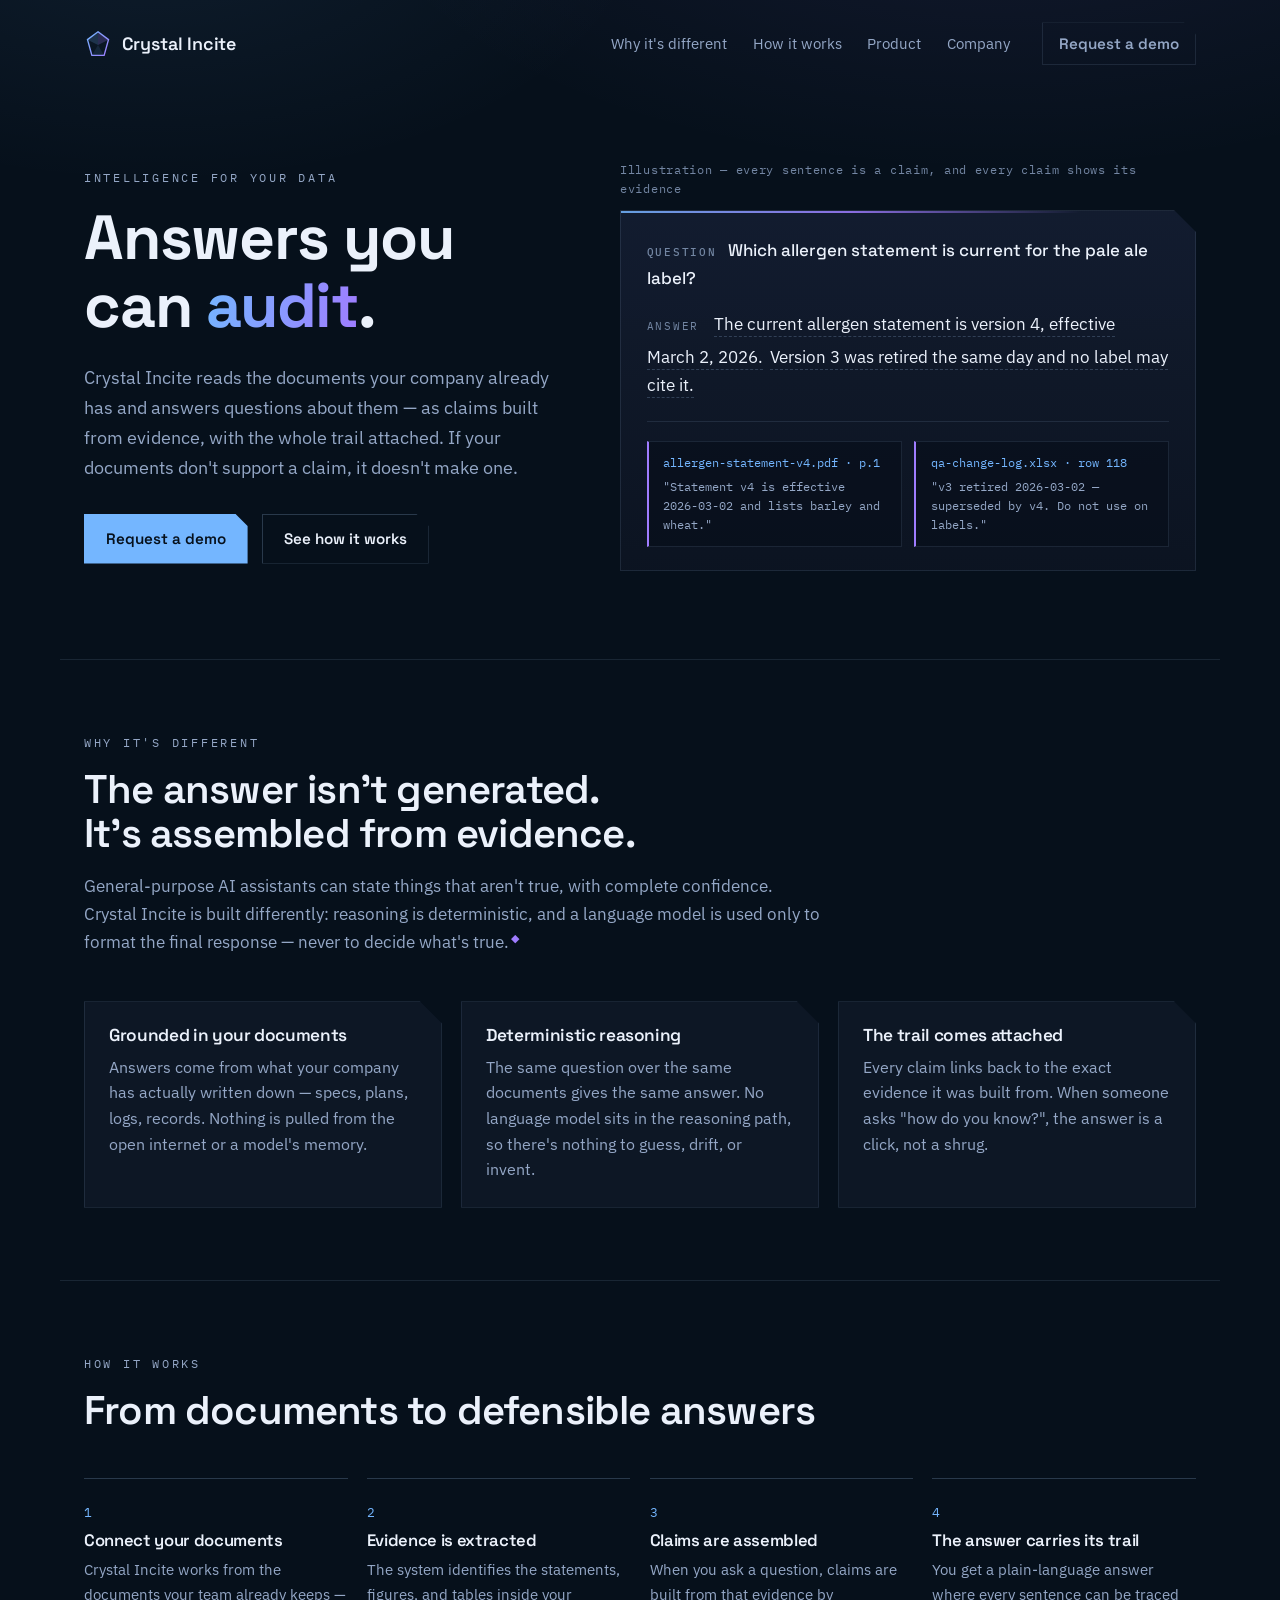
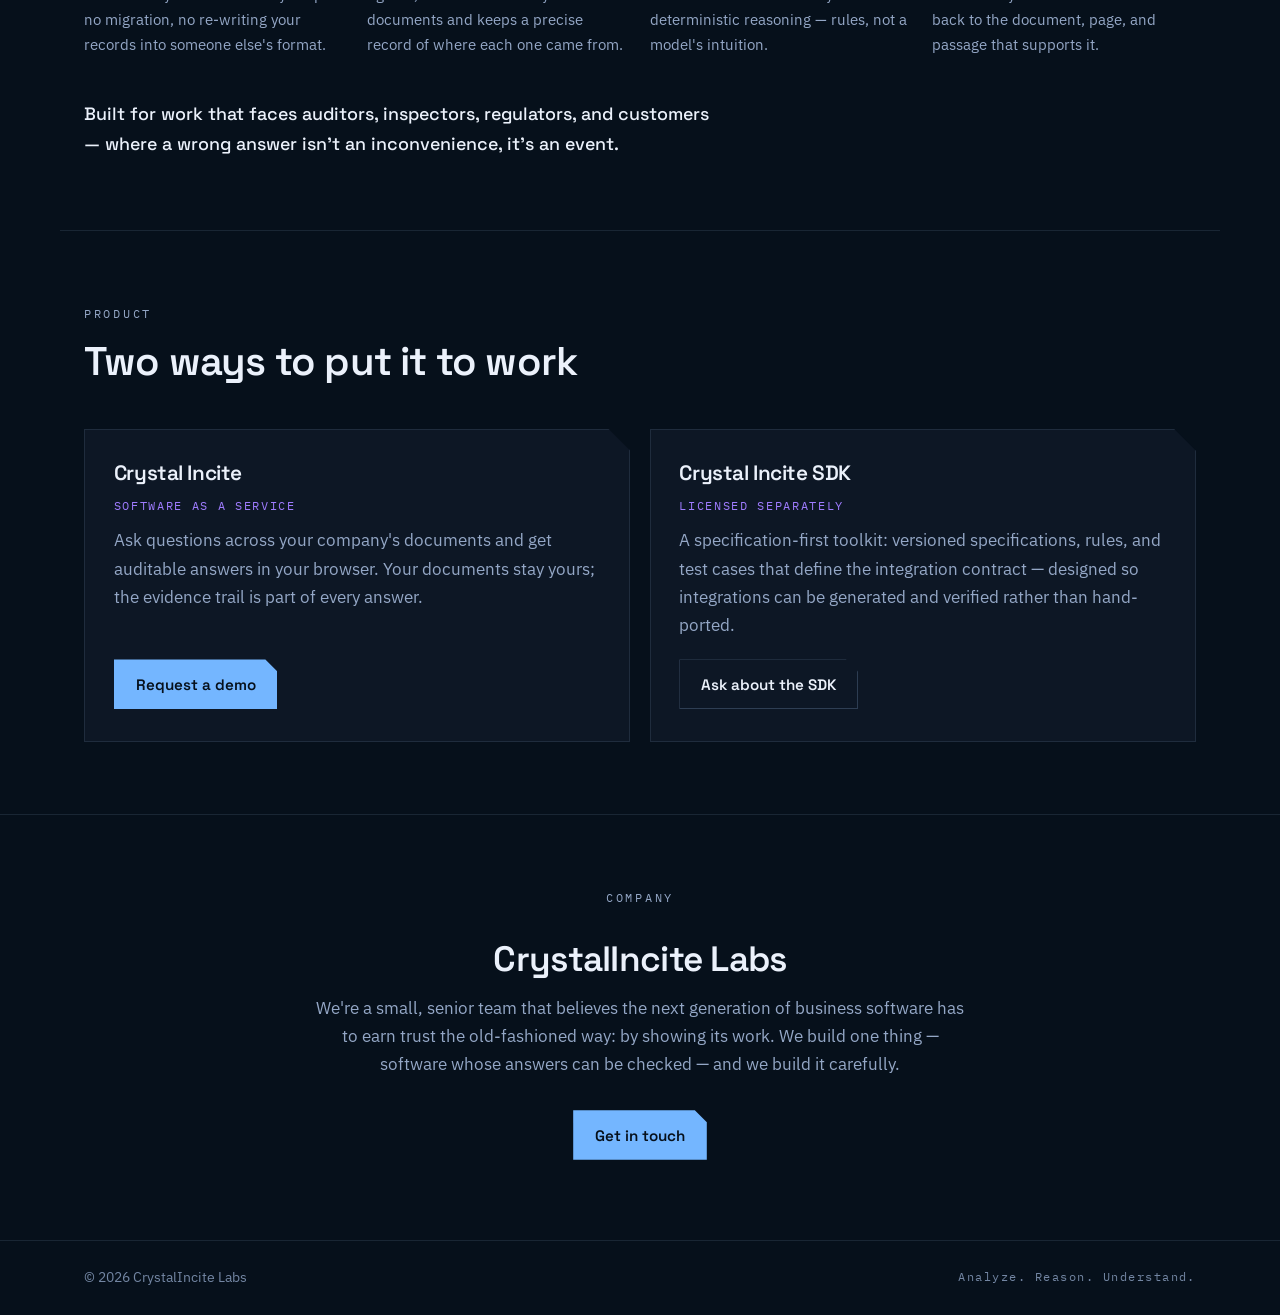
==== index.html @ f3488748 "Launch site for crystalincite.com — GitHub Pages ready Trust-first single page built on the product " ====
<!DOCTYPE html>
<html lang="en">
<head>
<meta charset="utf-8">
<meta name="viewport" content="width=device-width, initial-scale=1">
<title>Crystal Incite — Answers you can audit</title>
<meta name="description" content="Crystal Incite generates answers from evidence in your company's documents, with the whole trail auditable. Deterministic reasoning — no language model in the reasoning path.">
<link rel="icon" type="image/svg+xml" href="assets/favicon.svg">
<link rel="canonical" href="https://crystalincite.com/">
<meta property="og:title" content="Crystal Incite — Answers you can audit">
<meta property="og:description" content="Answers built from evidence in your documents, with the whole trail auditable.">
<meta property="og:url" content="https://crystalincite.com/">
<meta property="og:type" content="website">
<link rel="preconnect" href="https://fonts.googleapis.com">
<link rel="preconnect" href="https://fonts.gstatic.com" crossorigin>
<link href="https://fonts.googleapis.com/css2?family=IBM+Plex+Mono:wght@400;500&family=IBM+Plex+Sans:wght@400;500;600&family=Space+Grotesk:wght@500;600;700&display=swap" rel="stylesheet">
<link rel="stylesheet" href="assets/style.css">
</head>
<body>

<header class="nav">
  <a class="wordmark" href="#top" aria-label="Crystal Incite home">
    <svg class="mark" viewBox="0 0 32 32" aria-hidden="true">
      <polygon points="16,2 28,11 23,29 9,29 4,11" fill="none" stroke="url(#prism)" stroke-width="1.6"/>
      <polygon points="16,2 16,17 4,11" fill="rgba(116,182,255,.18)"/>
      <polygon points="16,2 28,11 16,17" fill="rgba(159,124,255,.22)"/>
      <polygon points="16,17 23,29 9,29" fill="rgba(116,182,255,.10)"/>
      <defs>
        <linearGradient id="prism" x1="0" y1="0" x2="1" y2="1">
          <stop offset="0" stop-color="#74b6ff"/><stop offset="1" stop-color="#9f7cff"/>
        </linearGradient>
      </defs>
    </svg>
    <span>Crystal&nbsp;Incite</span>
  </a>
  <nav aria-label="Site">
    <a href="#different">Why it's different</a>
    <a href="#how">How it works</a>
    <a href="#product">Product</a>
    <a href="#company">Company</a>
  </nav>
  <a class="btn btn-quiet" href="mailto:hello@crystalincite.com?subject=Crystal%20Incite%20demo">Request a demo</a>
</header>

<main id="top">

  <!-- ============ HERO ============ -->
  <section class="hero">
    <div class="hero-copy">
      <p class="kicker">Intelligence for your data</p>
      <h1>Answers you can <em>audit</em>.</h1>
      <p class="lede">Crystal Incite reads the documents your company already has and answers questions
      about them — as claims built from evidence, with the whole trail attached.
      If your documents don't support a claim, it doesn't make one.</p>
      <div class="hero-actions">
        <a class="btn btn-solid" href="mailto:hello@crystalincite.com?subject=Crystal%20Incite%20demo">Request a demo</a>
        <a class="btn btn-ghost" href="#how">See how it works</a>
      </div>
    </div>

    <!-- Signature: the answer that carries its trail -->
    <figure class="trail" aria-label="Illustration of an answer with its evidence trail">
      <figcaption class="trail-label">Illustration — every sentence is a claim, and every claim shows its evidence</figcaption>
      <div class="trail-card">
        <p class="trail-q"><span class="trail-q-tag">Question</span>Which allergen statement is current for the pale ale label?</p>
        <div class="trail-a">
          <span class="trail-a-tag">Answer</span>
          <p>
            <span class="claim" data-ev="ev1" tabindex="0">The current allergen statement is version 4, effective March&nbsp;2, 2026.</span>
            <span class="claim" data-ev="ev2" tabindex="0">Version 3 was retired the same day and no label may cite it.</span>
          </p>
        </div>
        <div class="trail-evidence">
          <div class="ev" id="ev1">
            <span class="ev-src">allergen-statement-v4.pdf · p.1</span>
            <span class="ev-quote">"Statement v4 is effective 2026-03-02 and lists barley and wheat."</span>
          </div>
          <div class="ev" id="ev2">
            <span class="ev-src">qa-change-log.xlsx · row 118</span>
            <span class="ev-quote">"v3 retired 2026-03-02 — superseded by v4. Do not use on labels."</span>
          </div>
        </div>
      </div>
    </figure>
  </section>

  <!-- ============ WHY DIFFERENT ============ -->
  <section class="different" id="different">
    <div class="section-head">
      <p class="kicker">Why it's different</p>
      <h2>The answer isn't generated.<br>It's assembled from evidence.</h2>
      <p class="section-lede">General-purpose AI assistants can state things that aren't true, with
      complete confidence. Crystal Incite is built differently: reasoning is deterministic, and a
      language model is used only to format the final response — never to decide what's
      true.<sup class="prov" tabindex="0">◆<span class="prov-note">This is enforced in the architecture, not promised in marketing: the reasoning path calls no language model.</span></sup></p>
    </div>
    <div class="facts">
      <div class="fact">
        <h3>Grounded in your documents</h3>
        <p>Answers come from what your company has actually written down — specs, plans, logs,
        records. Nothing is pulled from the open internet or a model's memory.</p>
      </div>
      <div class="fact">
        <h3>Deterministic reasoning</h3>
        <p>The same question over the same documents gives the same answer. No language model sits
        in the reasoning path, so there's nothing to guess, drift, or invent.</p>
      </div>
      <div class="fact">
        <h3>The trail comes attached</h3>
        <p>Every claim links back to the exact evidence it was built from. When someone asks
        "how do you know?", the answer is a click, not a shrug.</p>
      </div>
    </div>
  </section>

  <!-- ============ HOW IT WORKS ============ -->
  <section class="how" id="how">
    <div class="section-head">
      <p class="kicker">How it works</p>
      <h2>From documents to defensible answers</h2>
    </div>
    <ol class="steps">
      <li class="step">
        <span class="step-n">1</span>
        <h3>Connect your documents</h3>
        <p>Crystal Incite works from the documents your team already keeps — no migration,
        no re-writing your records into someone else's format.</p>
      </li>
      <li class="step">
        <span class="step-n">2</span>
        <h3>Evidence is extracted</h3>
        <p>The system identifies the statements, figures, and tables inside your documents and
        keeps a precise record of where each one came from.</p>
      </li>
      <li class="step">
        <span class="step-n">3</span>
        <h3>Claims are assembled</h3>
        <p>When you ask a question, claims are built from that evidence by deterministic
        reasoning — rules, not a model's intuition.</p>
      </li>
      <li class="step">
        <span class="step-n">4</span>
        <h3>The answer carries its trail</h3>
        <p>You get a plain-language answer where every sentence can be traced back to the
        document, page, and passage that supports it.</p>
      </li>
    </ol>
    <p class="how-note">Built for work that faces auditors, inspectors, regulators, and customers —
    where a wrong answer isn't an inconvenience, it's an event.</p>
  </section>

  <!-- ============ PRODUCT ============ -->
  <section class="product" id="product">
    <div class="section-head">
      <p class="kicker">Product</p>
      <h2>Two ways to put it to work</h2>
    </div>
    <div class="offers">
      <div class="offer">
        <h3>Crystal Incite</h3>
        <p class="offer-form">Software as a service</p>
        <p>Ask questions across your company's documents and get auditable answers in your
        browser. Your documents stay yours; the evidence trail is part of every answer.</p>
        <a class="btn btn-solid" href="mailto:hello@crystalincite.com?subject=Crystal%20Incite%20demo">Request a demo</a>
      </div>
      <div class="offer">
        <h3>Crystal Incite SDK</h3>
        <p class="offer-form">Licensed separately</p>
        <p>A specification-first toolkit: versioned specifications, rules, and test cases that
        define the integration contract — designed so integrations can be generated and verified
        rather than hand-ported.</p>
        <a class="btn btn-ghost" href="mailto:hello@crystalincite.com?subject=Crystal%20Incite%20SDK">Ask about the SDK</a>
      </div>
    </div>
  </section>

  <!-- ============ COMPANY ============ -->
  <section class="company" id="company">
    <div class="company-inner">
      <p class="kicker">Company</p>
      <h2>CrystalIncite Labs</h2>
      <p>We're a small, senior team that believes the next generation of business software has to
      earn trust the old-fashioned way: by showing its work. We build one thing — software whose
      answers can be checked — and we build it carefully.</p>
      <a class="btn btn-solid" href="mailto:hello@crystalincite.com">Get in touch</a>
    </div>
  </section>

</main>

<footer class="footer">
  <div class="footer-inner">
    <span>© <span id="year">2026</span> CrystalIncite Labs</span>
    <span class="footer-tag">Analyze. Reason. Understand.</span>
  </div>
</footer>

<script src="assets/site.js" defer></script>
</body>
</html>
---- assets/style.css ----
/* Crystal Incite — crystalincite.com
   Palette lifted from the product app (ci-shared-ui.css) so site and app read as one system. */

:root {
  --abyss: #06101b;
  --deep: #0b1220;
  --panel: #101827;
  --panel-2: #0d1725;
  --text: #ebf1fb;
  --muted: #94a7c6;
  --soft: #7386a3;
  --blue: #74b6ff;
  --violet: #9f7cff;
  --link: #88a3ff;
  --green: #2eb874;
  --line: rgba(140, 168, 205, 0.14);
  --line-strong: rgba(155, 188, 228, 0.24);
  --blue-soft: rgba(116, 182, 255, 0.14);
  --violet-soft: rgba(159, 124, 255, 0.16);
  --display: "Space Grotesk", "IBM Plex Sans", sans-serif;
  --body: "IBM Plex Sans", system-ui, sans-serif;
  --mono: "IBM Plex Mono", ui-monospace, monospace;
  /* one clipped corner = the facet */
  --facet: polygon(0 0, calc(100% - 22px) 0, 100% 22px, 100% 100%, 0 100%);
}

* { margin: 0; padding: 0; box-sizing: border-box; }

html { scroll-behavior: smooth; }
@media (prefers-reduced-motion: reduce) {
  html { scroll-behavior: auto; }
  *, *::before, *::after { animation: none !important; transition: none !important; }
}

body {
  background:
    radial-gradient(1100px 520px at 78% -140px, rgba(159, 124, 255, 0.09), transparent 60%),
    radial-gradient(900px 480px at 12% -80px, rgba(116, 182, 255, 0.08), transparent 55%),
    var(--abyss);
  color: var(--text);
  font-family: var(--body);
  font-size: 1.0625rem;
  line-height: 1.65;
  -webkit-font-smoothing: antialiased;
}

h1, h2, h3 { font-family: var(--display); letter-spacing: -0.02em; line-height: 1.1; }
a { color: var(--link); }

.kicker {
  color: var(--muted);
  font-family: var(--mono);
  font-size: 0.78rem;
  letter-spacing: 0.22em;
  text-transform: uppercase;
  margin-bottom: 1rem;
}

/* ---------- buttons ---------- */
.btn {
  display: inline-block;
  font-family: var(--display);
  font-weight: 600;
  font-size: 0.95rem;
  text-decoration: none;
  padding: 0.7rem 1.3rem;
  border: 1px solid transparent;
  clip-path: polygon(0 0, calc(100% - 12px) 0, 100% 12px, 100% 100%, 0 100%);
  transition: background 0.18s ease, border-color 0.18s ease, color 0.18s ease;
}
.btn-solid { background: var(--blue); color: #06101b; }
.btn-solid:hover { background: #8fc3ff; }
.btn-ghost { border-color: var(--line-strong); color: var(--text); }
.btn-ghost:hover { border-color: var(--blue); color: var(--blue); }
.btn-quiet { border-color: var(--line); color: var(--muted); padding: 0.5rem 1rem; }
.btn-quiet:hover { border-color: var(--blue); color: var(--text); }

:focus-visible { outline: 2px solid var(--blue); outline-offset: 3px; }

/* ---------- nav ---------- */
.nav {
  display: flex;
  align-items: center;
  gap: 2rem;
  max-width: 1160px;
  margin: 0 auto;
  padding: 1.4rem 1.5rem;
}
.wordmark {
  display: flex;
  align-items: center;
  gap: 0.6rem;
  color: var(--text);
  text-decoration: none;
  font-family: var(--display);
  font-weight: 600;
  font-size: 1.12rem;
  letter-spacing: -0.01em;
}
.mark { width: 28px; height: 28px; }
.nav nav { display: flex; gap: 1.6rem; margin-left: auto; }
.nav nav a {
  color: var(--muted);
  text-decoration: none;
  font-size: 0.93rem;
}
.nav nav a:hover { color: var(--text); }

/* ---------- hero ---------- */
.hero {
  display: grid;
  grid-template-columns: minmax(0, 5fr) minmax(0, 6fr);
  gap: 3.5rem;
  align-items: center;
  max-width: 1160px;
  margin: 0 auto;
  padding: 4.5rem 1.5rem 5.5rem;
}
.hero h1 {
  font-size: clamp(2.6rem, 5.2vw, 3.9rem);
  font-weight: 700;
  margin-bottom: 1.3rem;
}
.hero h1 em {
  font-style: normal;
  background: linear-gradient(100deg, var(--blue), var(--violet));
  -webkit-background-clip: text;
  background-clip: text;
  color: transparent;
}
.lede { color: var(--muted); font-size: 1.14rem; max-width: 34rem; }
.hero-actions { display: flex; gap: 0.9rem; margin-top: 2rem; flex-wrap: wrap; }

/* ---------- signature: the evidence trail ---------- */
.trail { min-width: 0; }
.trail-label {
  font-family: var(--mono);
  font-size: 0.74rem;
  color: var(--soft);
  letter-spacing: 0.06em;
  margin-bottom: 0.7rem;
}
.trail-card {
  background: linear-gradient(180deg, rgba(19, 29, 48, 0.96), rgba(12, 20, 34, 0.98));
  border: 1px solid var(--line);
  clip-path: var(--facet);
  padding: 1.6rem 1.6rem 1.4rem;
  position: relative;
}
.trail-card::before {
  content: "";
  position: absolute;
  inset: 0 0 auto 0;
  height: 2px;
  background: linear-gradient(90deg, var(--blue), var(--violet), transparent 80%);
  opacity: 0.85;
}
.trail-q { font-family: var(--display); font-weight: 500; font-size: 1.06rem; margin-bottom: 1.1rem; }
.trail-q-tag, .trail-a-tag {
  display: inline-block;
  font-family: var(--mono);
  font-size: 0.68rem;
  letter-spacing: 0.16em;
  text-transform: uppercase;
  color: var(--soft);
  margin-right: 0.7rem;
}
.trail-a-tag { margin-bottom: 0.4rem; }
.trail-a p { display: inline; }
.claim {
  border-bottom: 1px dashed var(--line-strong);
  padding-bottom: 1px;
  cursor: default;
  transition: background 0.15s ease, border-color 0.15s ease;
}
.claim + .claim { margin-left: 0.35ch; }
.claim.lit, .claim:hover, .claim:focus-visible {
  background: var(--blue-soft);
  border-bottom-color: var(--blue);
}
.trail-evidence {
  display: grid;
  grid-template-columns: 1fr 1fr;
  gap: 0.8rem;
  margin-top: 1.4rem;
  padding-top: 1.2rem;
  border-top: 1px solid var(--line);
}
.ev {
  background: rgba(8, 14, 26, 0.6);
  border: 1px solid var(--line);
  border-left: 2px solid var(--violet);
  padding: 0.75rem 0.9rem;
  font-family: var(--mono);
  font-size: 0.76rem;
  line-height: 1.55;
  transition: border-color 0.15s ease, background 0.15s ease;
}
.ev.lit { border-color: var(--blue); background: var(--violet-soft); }
.ev-src { display: block; color: var(--blue); margin-bottom: 0.3rem; }
.ev-quote { color: var(--muted); }

/* ---------- sections shared ---------- */
.section-head { max-width: 46rem; }
.section-head h2 { font-size: clamp(1.8rem, 3.4vw, 2.5rem); font-weight: 600; margin-bottom: 1rem; }
.section-lede { color: var(--muted); }

.different, .how, .product {
  max-width: 1160px;
  margin: 0 auto;
  padding: 4.5rem 1.5rem;
  border-top: 1px solid var(--line);
}

/* ---------- provenance markers ---------- */
.prov {
  position: relative;
  color: var(--violet);
  font-size: 0.65em;
  cursor: help;
  margin-left: 2px;
}
.prov-note {
  position: absolute;
  bottom: 1.6em;
  left: 50%;
  transform: translateX(-50%);
  width: 17rem;
  background: var(--panel);
  border: 1px solid var(--line-strong);
  color: var(--muted);
  font-family: var(--mono);
  font-size: 0.72rem;
  line-height: 1.5;
  padding: 0.6rem 0.8rem;
  opacity: 0;
  pointer-events: none;
  transition: opacity 0.15s ease;
  z-index: 5;
}
.prov:hover .prov-note, .prov:focus-visible .prov-note { opacity: 1; }

/* ---------- why different ---------- */
.facts {
  display: grid;
  grid-template-columns: repeat(3, 1fr);
  gap: 1.2rem;
  margin-top: 2.8rem;
}
.fact {
  background: var(--panel-2);
  border: 1px solid var(--line);
  clip-path: var(--facet);
  padding: 1.5rem;
}
.fact h3 { font-size: 1.08rem; font-weight: 600; margin-bottom: 0.6rem; }
.fact p { color: var(--muted); font-size: 0.97rem; }

/* ---------- how it works ---------- */
.steps {
  list-style: none;
  display: grid;
  grid-template-columns: repeat(4, 1fr);
  gap: 1.2rem;
  margin-top: 2.8rem;
  counter-reset: step;
}
.step { position: relative; padding-top: 1.1rem; border-top: 1px solid var(--line-strong); }
.step-n {
  font-family: var(--mono);
  color: var(--blue);
  font-size: 0.8rem;
  letter-spacing: 0.1em;
}
.step h3 { font-size: 1.04rem; font-weight: 600; margin: 0.45rem 0 0.5rem; }
.step p { color: var(--muted); font-size: 0.94rem; }
.how-note {
  margin-top: 2.6rem;
  color: var(--text);
  font-family: var(--display);
  font-weight: 500;
  font-size: 1.12rem;
  max-width: 40rem;
}

/* ---------- product ---------- */
.offers {
  display: grid;
  grid-template-columns: 1fr 1fr;
  gap: 1.2rem;
  margin-top: 2.8rem;
}
.offer {
  background: var(--panel-2);
  border: 1px solid var(--line);
  clip-path: var(--facet);
  padding: 2rem 1.8rem;
  display: flex;
  flex-direction: column;
  align-items: flex-start;
  gap: 0.7rem;
}
.offer h3 { font-size: 1.3rem; font-weight: 600; }
.offer-form {
  font-family: var(--mono);
  font-size: 0.74rem;
  letter-spacing: 0.14em;
  text-transform: uppercase;
  color: var(--violet);
}
.offer p:not(.offer-form) { color: var(--muted); flex-grow: 1; }
.offer .btn { margin-top: 0.6rem; }

/* ---------- company ---------- */
.company { border-top: 1px solid var(--line); }
.company-inner {
  max-width: 1160px;
  margin: 0 auto;
  padding: 4.5rem 1.5rem 5rem;
  max-width: 44rem;
  text-align: center;
}
.company h2 { font-size: clamp(1.7rem, 3vw, 2.2rem); font-weight: 600; margin-bottom: 1rem; }
.company p { color: var(--muted); margin-bottom: 2rem; }

/* ---------- footer ---------- */
.footer { border-top: 1px solid var(--line); }
.footer-inner {
  max-width: 1160px;
  margin: 0 auto;
  padding: 1.6rem 1.5rem;
  display: flex;
  justify-content: space-between;
  gap: 1rem;
  color: var(--soft);
  font-size: 0.88rem;
}
.footer-tag { font-family: var(--mono); font-size: 0.78rem; letter-spacing: 0.12em; }

/* ---------- load-in moment ---------- */
@keyframes rise { from { opacity: 0; transform: translateY(14px); } to { opacity: 1; transform: none; } }
.hero-copy { animation: rise 0.55s ease both; }
.trail { animation: rise 0.55s ease 0.15s both; }
.trail-evidence .ev:nth-child(1) { animation: rise 0.5s ease 0.45s both; }
.trail-evidence .ev:nth-child(2) { animation: rise 0.5s ease 0.6s both; }

/* ---------- responsive ---------- */
@media (max-width: 960px) {
  .hero { grid-template-columns: 1fr; gap: 2.6rem; padding-top: 3rem; }
  .facts, .steps { grid-template-columns: 1fr 1fr; }
  .offers { grid-template-columns: 1fr; }
}
@media (max-width: 640px) {
  .nav { flex-wrap: wrap; gap: 0.9rem 1.4rem; }
  .nav nav { order: 3; width: 100%; margin-left: 0; flex-wrap: wrap; gap: 1rem; }
  .nav .btn-quiet { margin-left: auto; }
  .facts, .steps, .trail-evidence { grid-template-columns: 1fr; }
  .footer-inner { flex-direction: column; }
}
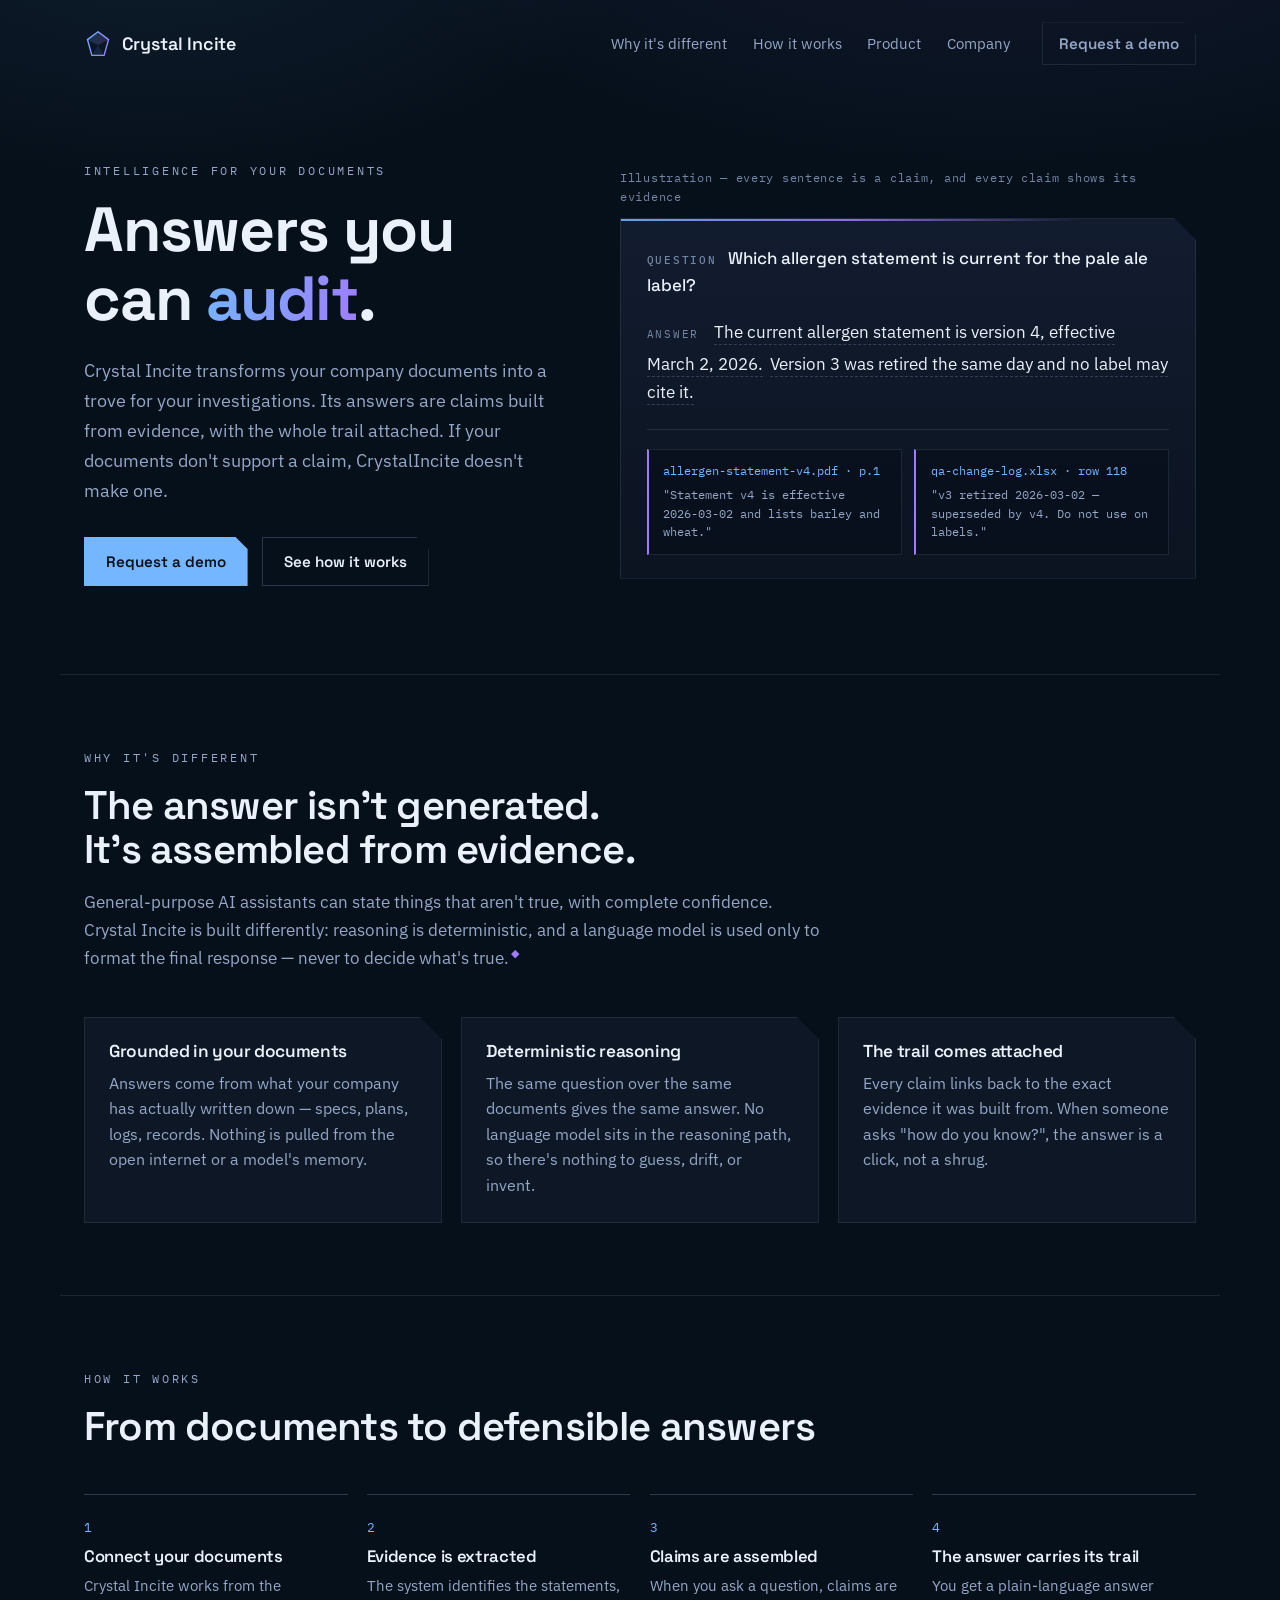
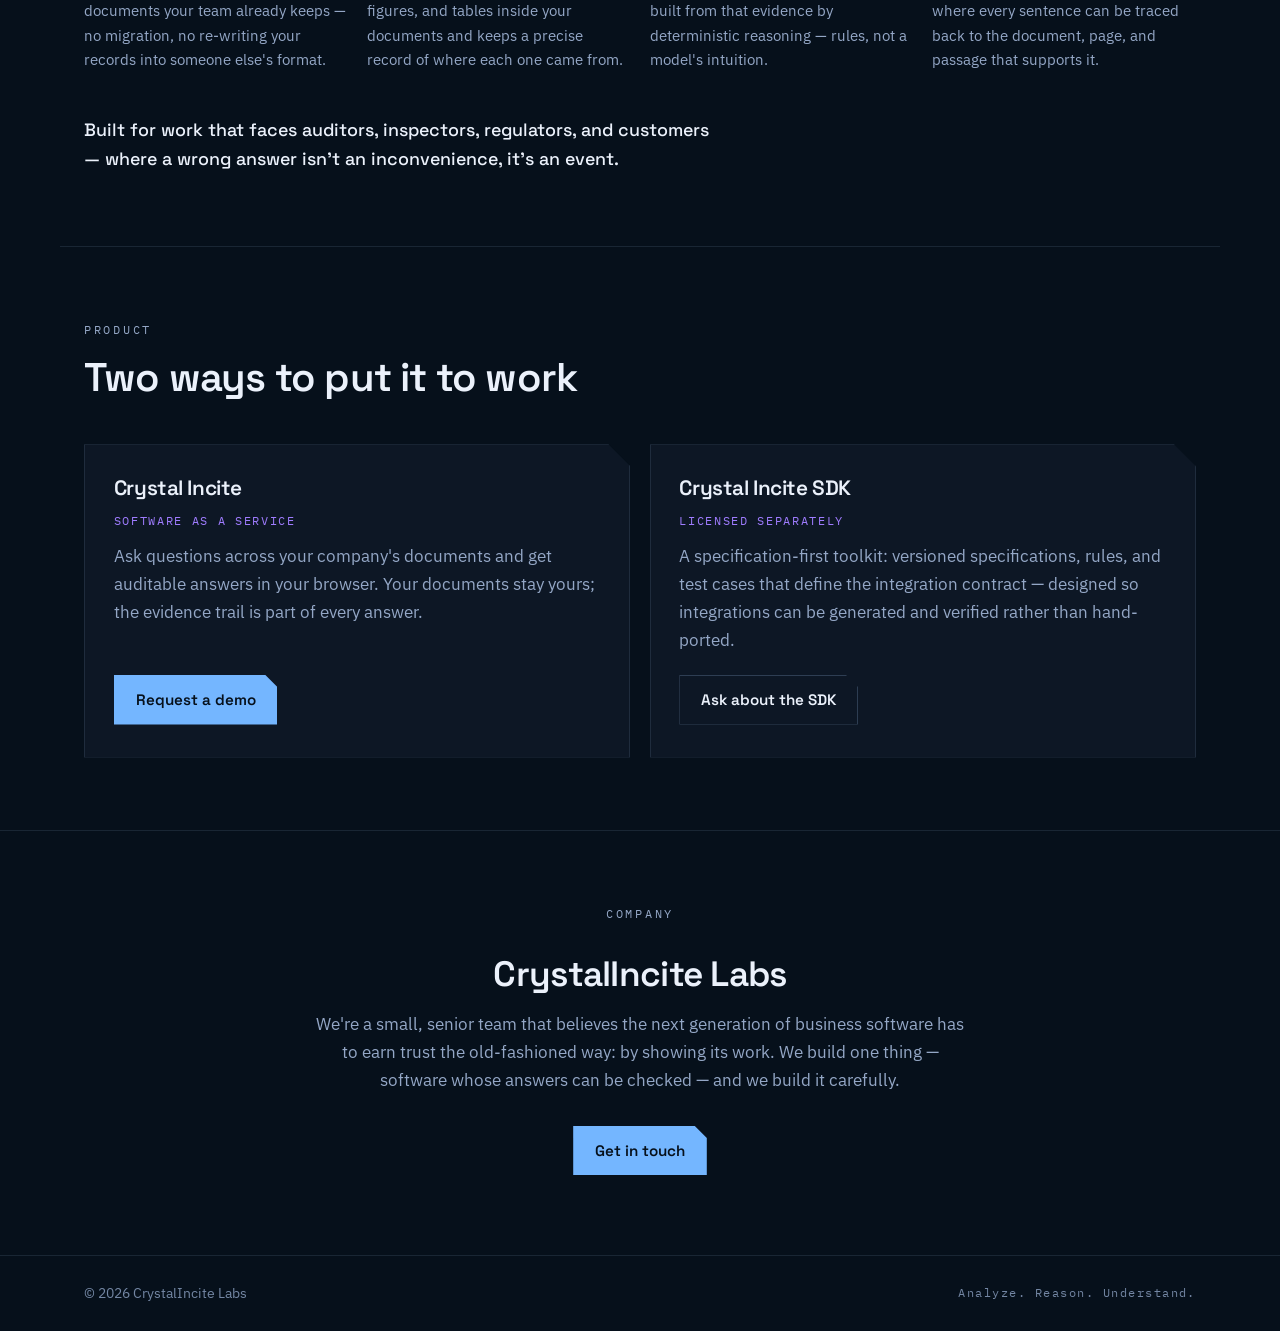
==== commit 14da49a7: "Reword hero: documents-first kicker and investigation framing SB-directed copy change ahead of launc" ====
--- a/index.html
+++ b/index.html
@@ -47,11 +47,11 @@
   <!-- ============ HERO ============ -->
   <section class="hero">
     <div class="hero-copy">
-      <p class="kicker">Intelligence for your data</p>
+      <p class="kicker">Intelligence for your documents</p>
       <h1>Answers you can <em>audit</em>.</h1>
-      <p class="lede">Crystal Incite reads the documents your company already has and answers questions
-      about them — as claims built from evidence, with the whole trail attached.
-      If your documents don't support a claim, it doesn't make one.</p>
+      <p class="lede">Crystal Incite transforms your company documents into a trove for your
+      investigations. Its answers are claims built from evidence, with the whole trail attached.
+      If your documents don't support a claim, CrystalIncite doesn't make one.</p>
       <div class="hero-actions">
         <a class="btn btn-solid" href="mailto:hello@crystalincite.com?subject=Crystal%20Incite%20demo">Request a demo</a>
         <a class="btn btn-ghost" href="#how">See how it works</a>
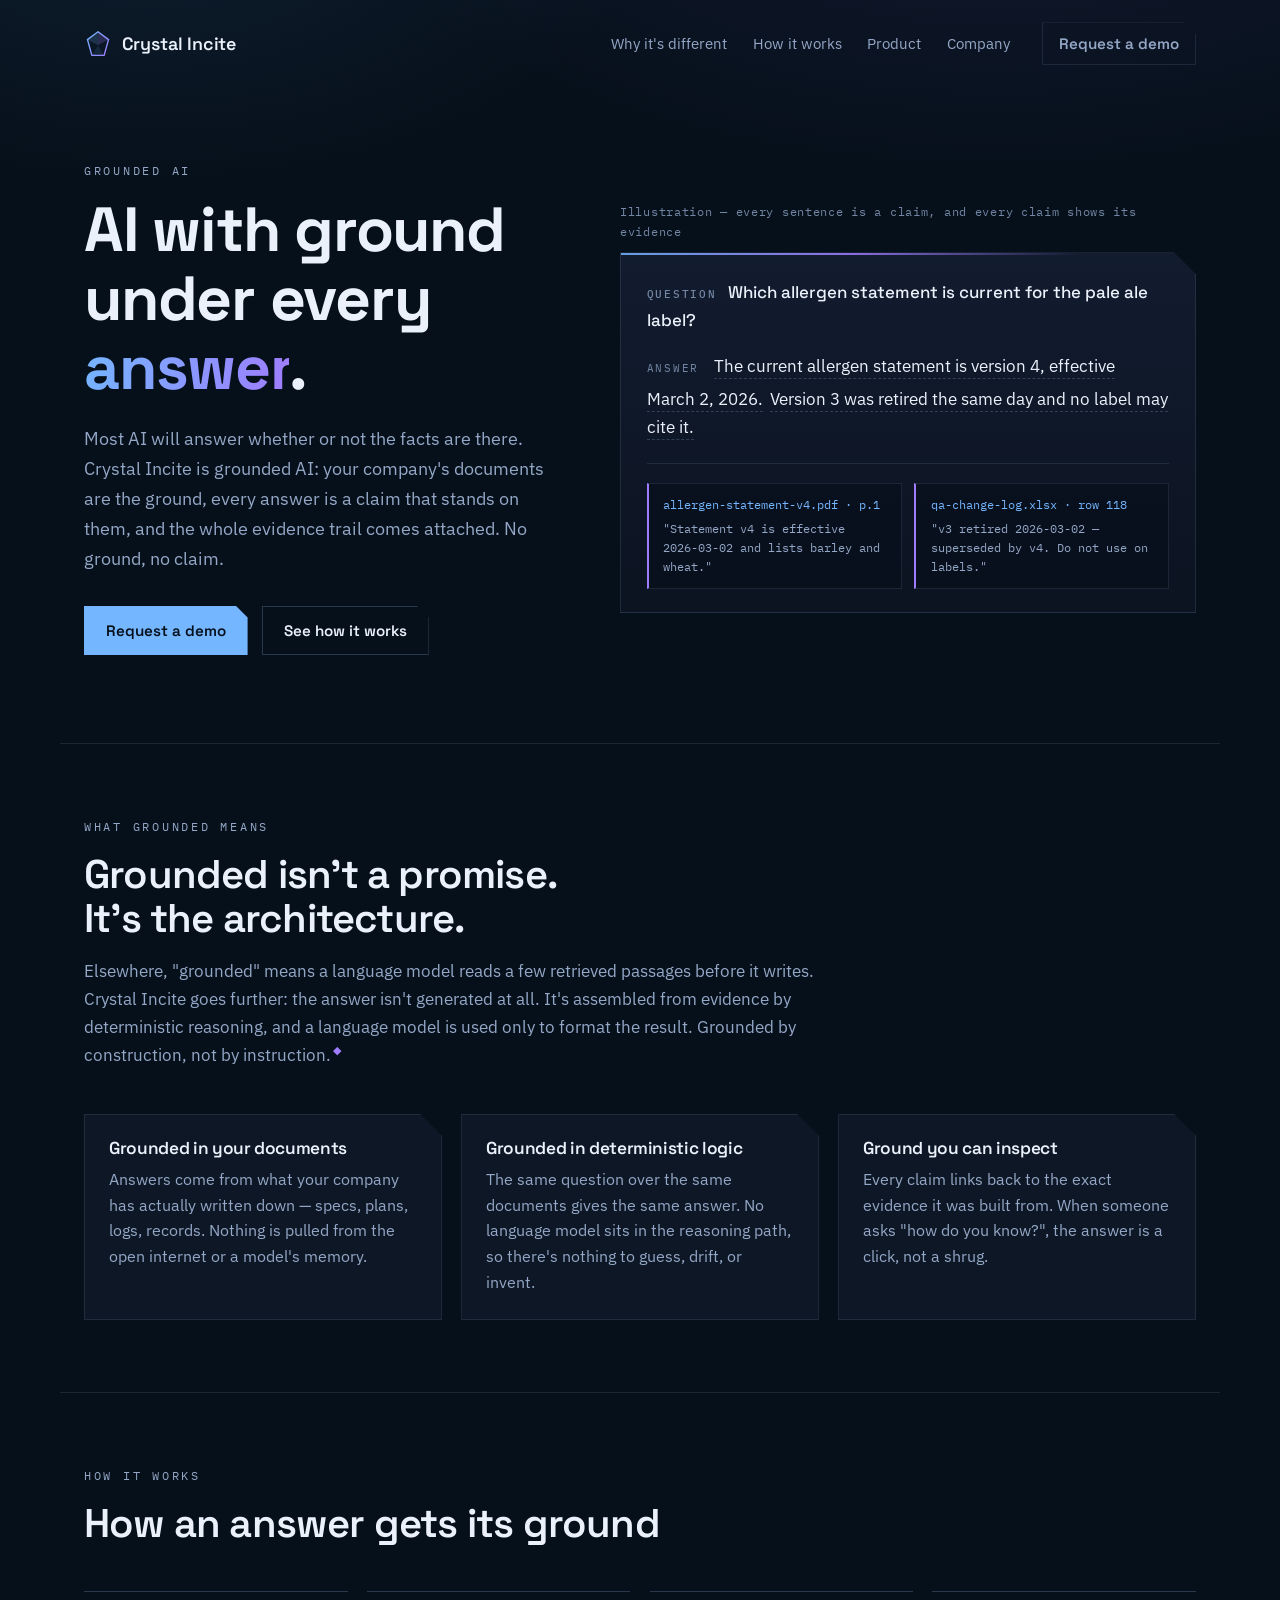
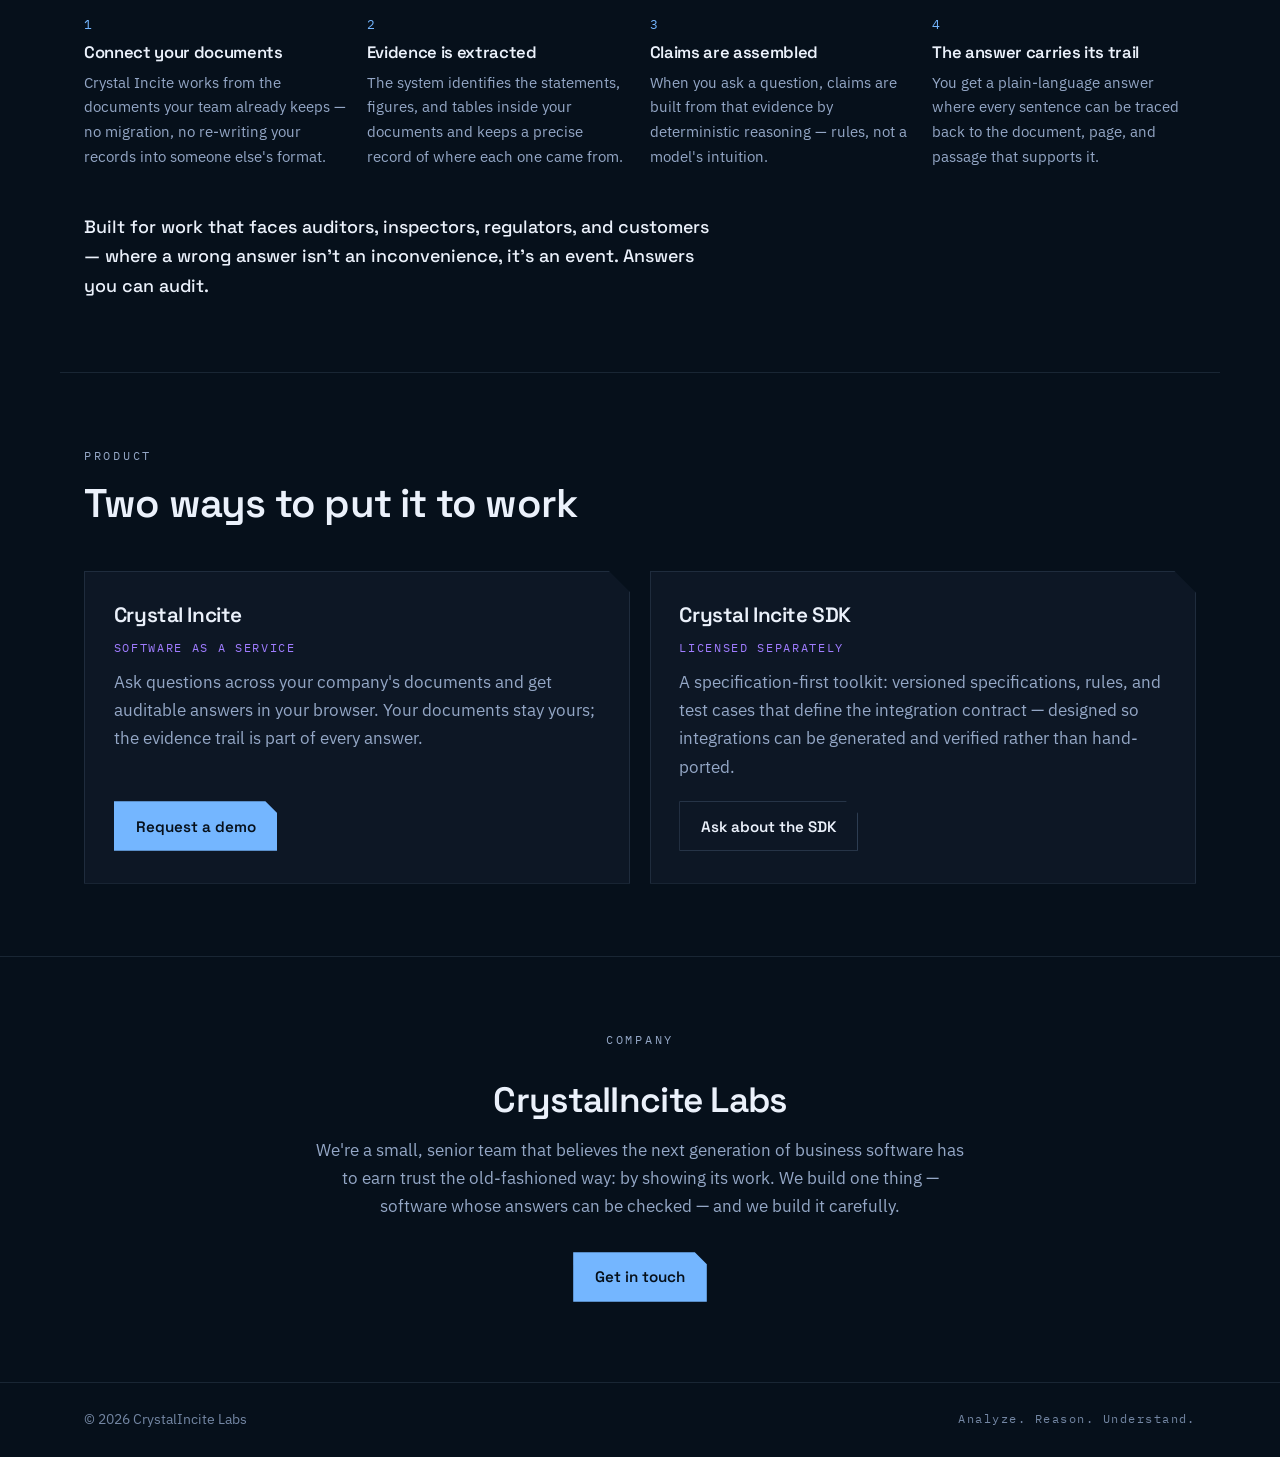
==== commit fab8359b: "Grounded AI concept, option A — SB approved 2026-08-13, Vera pass waived Copy-only change per conten" ====
--- a/index.html
+++ b/index.html
@@ -3,11 +3,11 @@
 <head>
 <meta charset="utf-8">
 <meta name="viewport" content="width=device-width, initial-scale=1">
-<title>Crystal Incite — Answers you can audit</title>
-<meta name="description" content="Crystal Incite generates answers from evidence in your company's documents, with the whole trail auditable. Deterministic reasoning — no language model in the reasoning path.">
+<title>Crystal Incite — Grounded AI for your documents</title>
+<meta name="description" content="Crystal Incite is grounded AI: answers assembled from evidence in your company's documents, with the whole trail attached — never generated from a model's guess.">
 <link rel="icon" type="image/svg+xml" href="assets/favicon.svg">
 <link rel="canonical" href="https://crystalincite.com/">
-<meta property="og:title" content="Crystal Incite — Answers you can audit">
+<meta property="og:title" content="Crystal Incite — Grounded AI for your documents">
 <meta property="og:description" content="Answers built from evidence in your documents, with the whole trail auditable.">
 <meta property="og:url" content="https://crystalincite.com/">
 <meta property="og:type" content="website">
@@ -47,11 +47,11 @@
   <!-- ============ HERO ============ -->
   <section class="hero">
     <div class="hero-copy">
-      <p class="kicker">Intelligence for your documents</p>
-      <h1>Answers you can <em>audit</em>.</h1>
-      <p class="lede">Crystal Incite transforms your company documents into a trove for your
-      investigations. Its answers are claims built from evidence, with the whole trail attached.
-      If your documents don't support a claim, CrystalIncite doesn't make one.</p>
+      <p class="kicker">Grounded AI</p>
+      <h1>AI with ground under every <em>answer</em>.</h1>
+      <p class="lede">Most AI will answer whether or not the facts are there. Crystal Incite is
+      grounded AI: your company's documents are the ground, every answer is a claim that stands
+      on them, and the whole evidence trail comes attached. No ground, no claim.</p>
       <div class="hero-actions">
         <a class="btn btn-solid" href="mailto:hello@crystalincite.com?subject=Crystal%20Incite%20demo">Request a demo</a>
         <a class="btn btn-ghost" href="#how">See how it works</a>
@@ -87,12 +87,13 @@
   <!-- ============ WHY DIFFERENT ============ -->
   <section class="different" id="different">
     <div class="section-head">
-      <p class="kicker">Why it's different</p>
-      <h2>The answer isn't generated.<br>It's assembled from evidence.</h2>
-      <p class="section-lede">General-purpose AI assistants can state things that aren't true, with
-      complete confidence. Crystal Incite is built differently: reasoning is deterministic, and a
-      language model is used only to format the final response — never to decide what's
-      true.<sup class="prov" tabindex="0">◆<span class="prov-note">This is enforced in the architecture, not promised in marketing: the reasoning path calls no language model.</span></sup></p>
+      <p class="kicker">What grounded means</p>
+      <h2>Grounded isn't a promise.<br>It's the architecture.</h2>
+      <p class="section-lede">Elsewhere, "grounded" means a language model reads a few retrieved
+      passages before it writes. Crystal Incite goes further: the answer isn't generated at all.
+      It's assembled from evidence by deterministic reasoning, and a language model is used only
+      to format the result. Grounded by construction, not by
+      instruction.<sup class="prov" tabindex="0">◆<span class="prov-note">This is enforced in the architecture, not promised in marketing: the reasoning path calls no language model.</span></sup></p>
     </div>
     <div class="facts">
       <div class="fact">
@@ -101,12 +102,12 @@
         records. Nothing is pulled from the open internet or a model's memory.</p>
       </div>
       <div class="fact">
-        <h3>Deterministic reasoning</h3>
+        <h3>Grounded in deterministic logic</h3>
         <p>The same question over the same documents gives the same answer. No language model sits
         in the reasoning path, so there's nothing to guess, drift, or invent.</p>
       </div>
       <div class="fact">
-        <h3>The trail comes attached</h3>
+        <h3>Ground you can inspect</h3>
         <p>Every claim links back to the exact evidence it was built from. When someone asks
         "how do you know?", the answer is a click, not a shrug.</p>
       </div>
@@ -117,7 +118,7 @@
   <section class="how" id="how">
     <div class="section-head">
       <p class="kicker">How it works</p>
-      <h2>From documents to defensible answers</h2>
+      <h2>How an answer gets its ground</h2>
     </div>
     <ol class="steps">
       <li class="step">
@@ -146,7 +147,7 @@
       </li>
     </ol>
     <p class="how-note">Built for work that faces auditors, inspectors, regulators, and customers —
-    where a wrong answer isn't an inconvenience, it's an event.</p>
+    where a wrong answer isn't an inconvenience, it's an event. Answers you can audit.</p>
   </section>
 
   <!-- ============ PRODUCT ============ -->
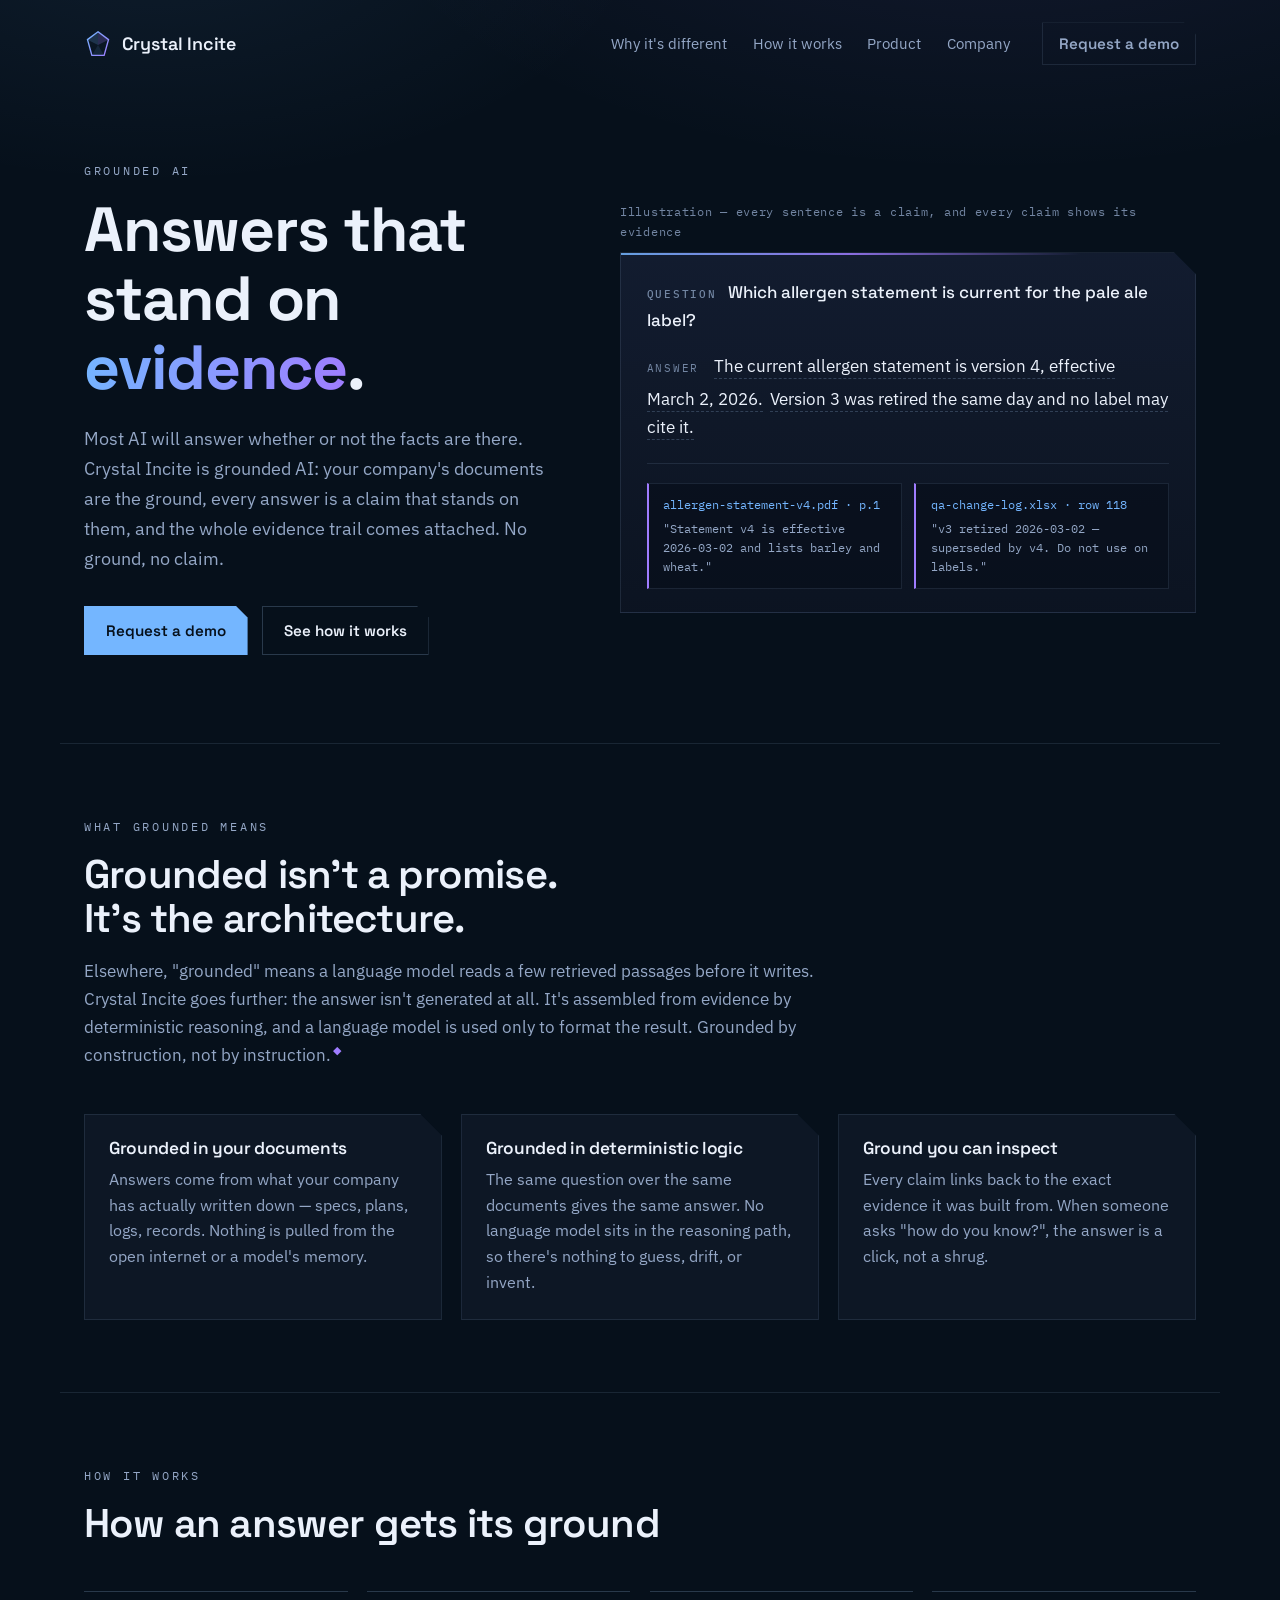
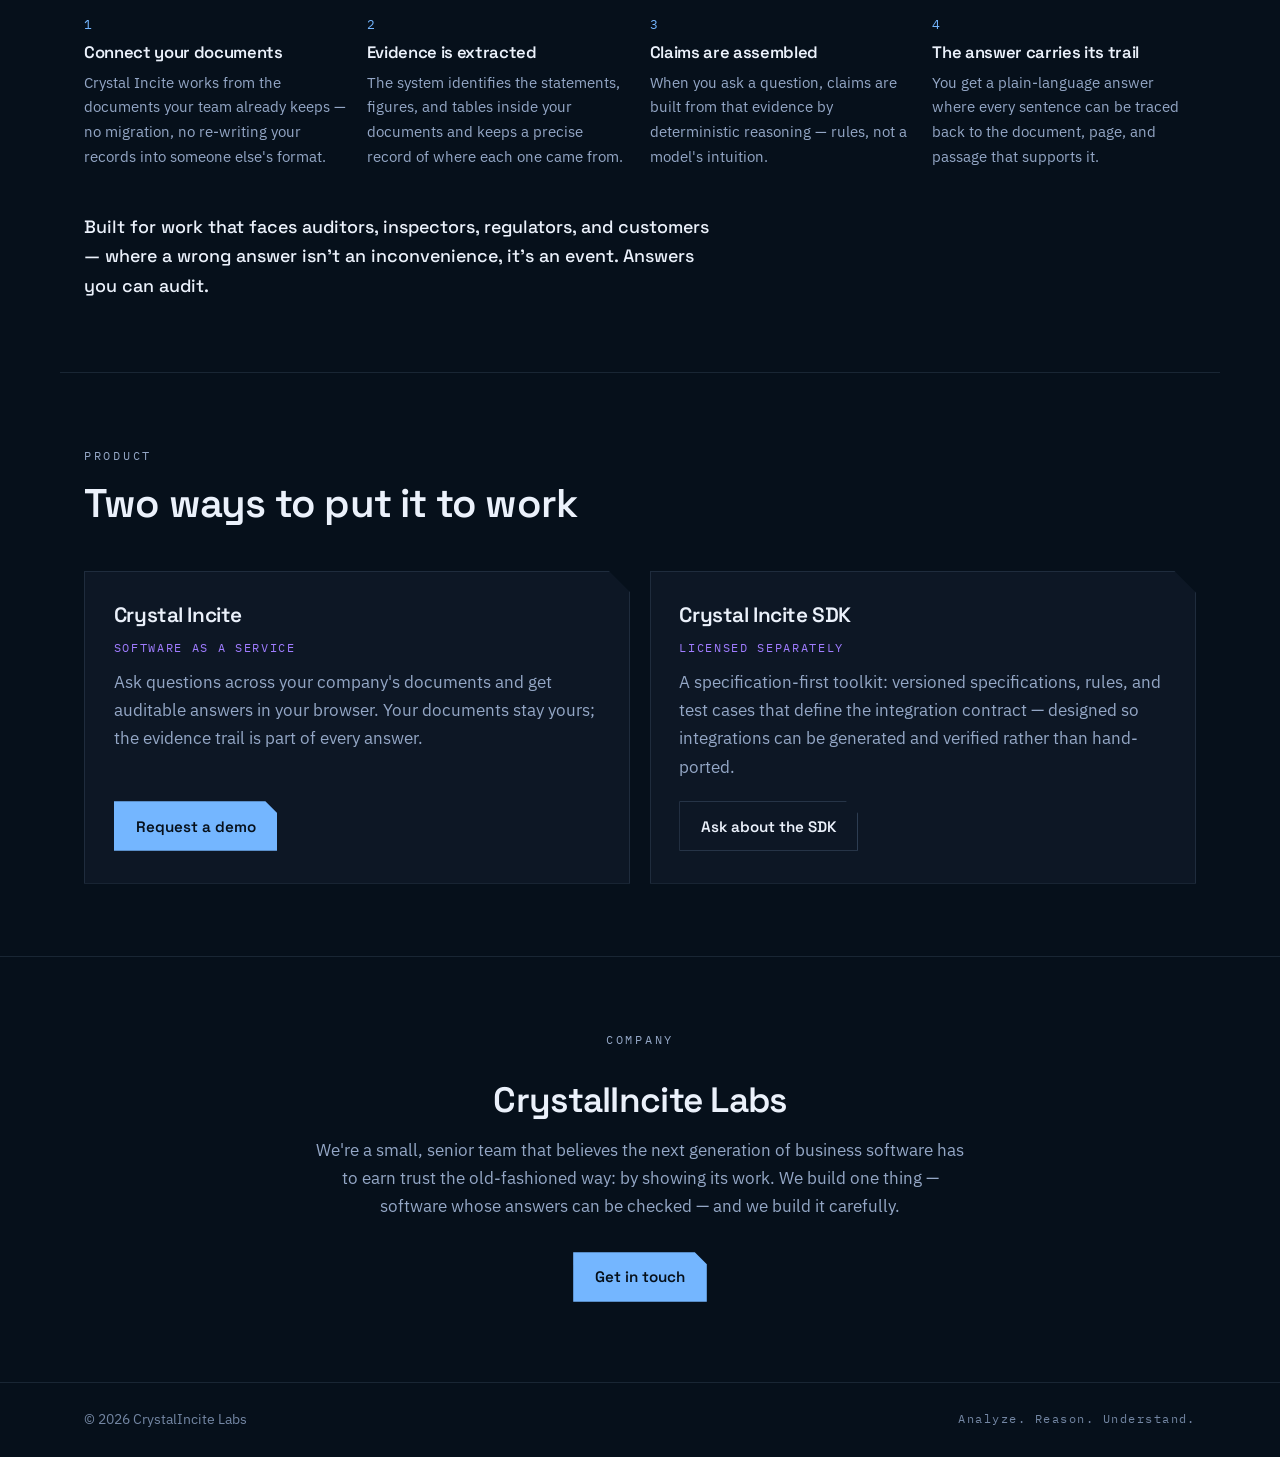
==== commit 43bc7757: "Switch hero H1 to option B — SB direction 2026-08-13 Co-Authored-By: Claude Fable 5 <noreply@anthrop" ====
--- a/index.html
+++ b/index.html
@@ -48,7 +48,7 @@
   <section class="hero">
     <div class="hero-copy">
       <p class="kicker">Grounded AI</p>
-      <h1>AI with ground under every <em>answer</em>.</h1>
+      <h1>Answers that stand on <em>evidence</em>.</h1>
       <p class="lede">Most AI will answer whether or not the facts are there. Crystal Incite is
       grounded AI: your company's documents are the ground, every answer is a claim that stands
       on them, and the whole evidence trail comes attached. No ground, no claim.</p>
